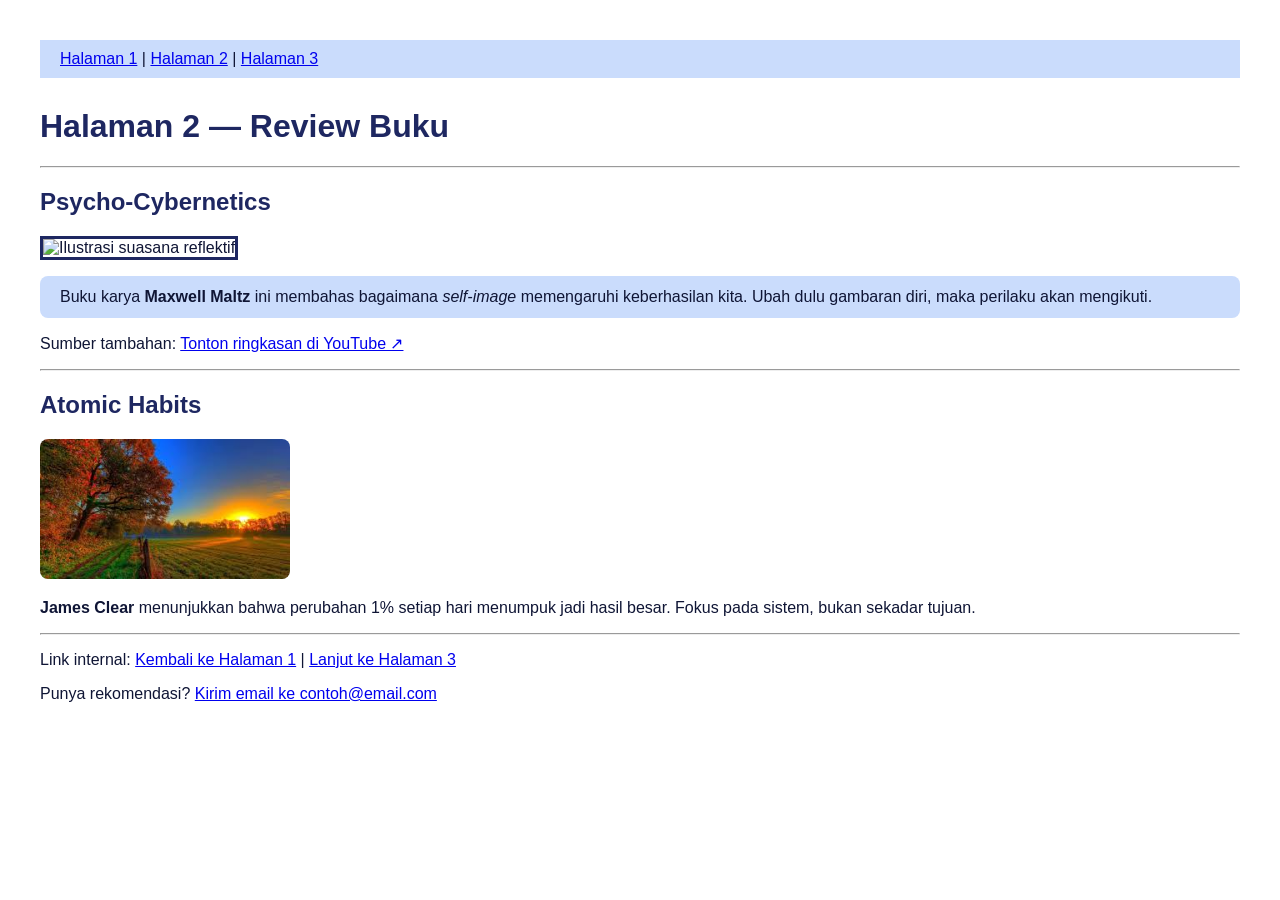
==== halaman2.html @ aa469d1e "initial commit" ====
<!DOCTYPE html>
<html lang="id">

<head>
  <meta charset="UTF-8" />
  <meta name="viewport" content="width=device-width" />
  <title>Halaman 2 - Review Buku</title>

  <style>
    body {
      font-family: Arial, sans-serif;
      margin: 40px;
      color: #0F1535;
    }
    h1 {
      color: #1E2761;
    }
    nav {
      background-color: #CADCFC;
      padding: 10px 20px;
      margin-bottom: 30px;
    }
  </style>
</head>

<body>

  <!-- Navigasi antar halaman -->
  <nav>
    <a href="index.html">Halaman 1</a> |
    <a href="halaman2.html">Halaman 2</a> |
    <a href="halaman3.html">Halaman 3</a>
  </nav>

  <h1>Halaman 2 &mdash; Review Buku</h1>

  <hr />

  <h2 style="color: #1E2761;">Psycho-Cybernetics</h2>

  <img src="img1.png" alt="Ilustrasi suasana reflektif"
       style="width: 250px; height: auto; border: 3px solid #1E2761;" />

  <p style="background-color: #CADCFC; padding: 12px 20px; margin: 16px 0; border-radius: 8px;">
    Buku karya <strong>Maxwell Maltz</strong> ini membahas bagaimana
    <em>self-image</em> memengaruhi keberhasilan kita. Ubah dulu gambaran diri,
    maka perilaku akan mengikuti.
  </p>

  <p>
    Sumber tambahan:
    <a href="https://www.youtube.com" target="_blank" rel="noopener noreferrer">Tonton ringkasan di YouTube &nearr;</a>
  </p>

  <hr />

  <h2 style="color: #1E2761;">Atomic Habits</h2>

  <img src="img2.png" alt="Ilustrasi pemandangan"
       style="width: 250px; height: auto; border-radius: 8px;" />

  <p style="margin-top: 16px;">
    <strong>James Clear</strong> menunjukkan bahwa perubahan 1% setiap hari
    menumpuk jadi hasil besar. Fokus pada sistem, bukan sekadar tujuan.
  </p>

  <hr />

  <p>
    Link internal:
    <a href="index.html">Kembali ke Halaman 1</a> |
    <a href="halaman3.html">Lanjut ke Halaman 3</a>
  </p>

  <p>
    Punya rekomendasi?
    <a href="mailto:contoh@email.com">Kirim email ke contoh@email.com</a>
  </p>

</body>
</html>
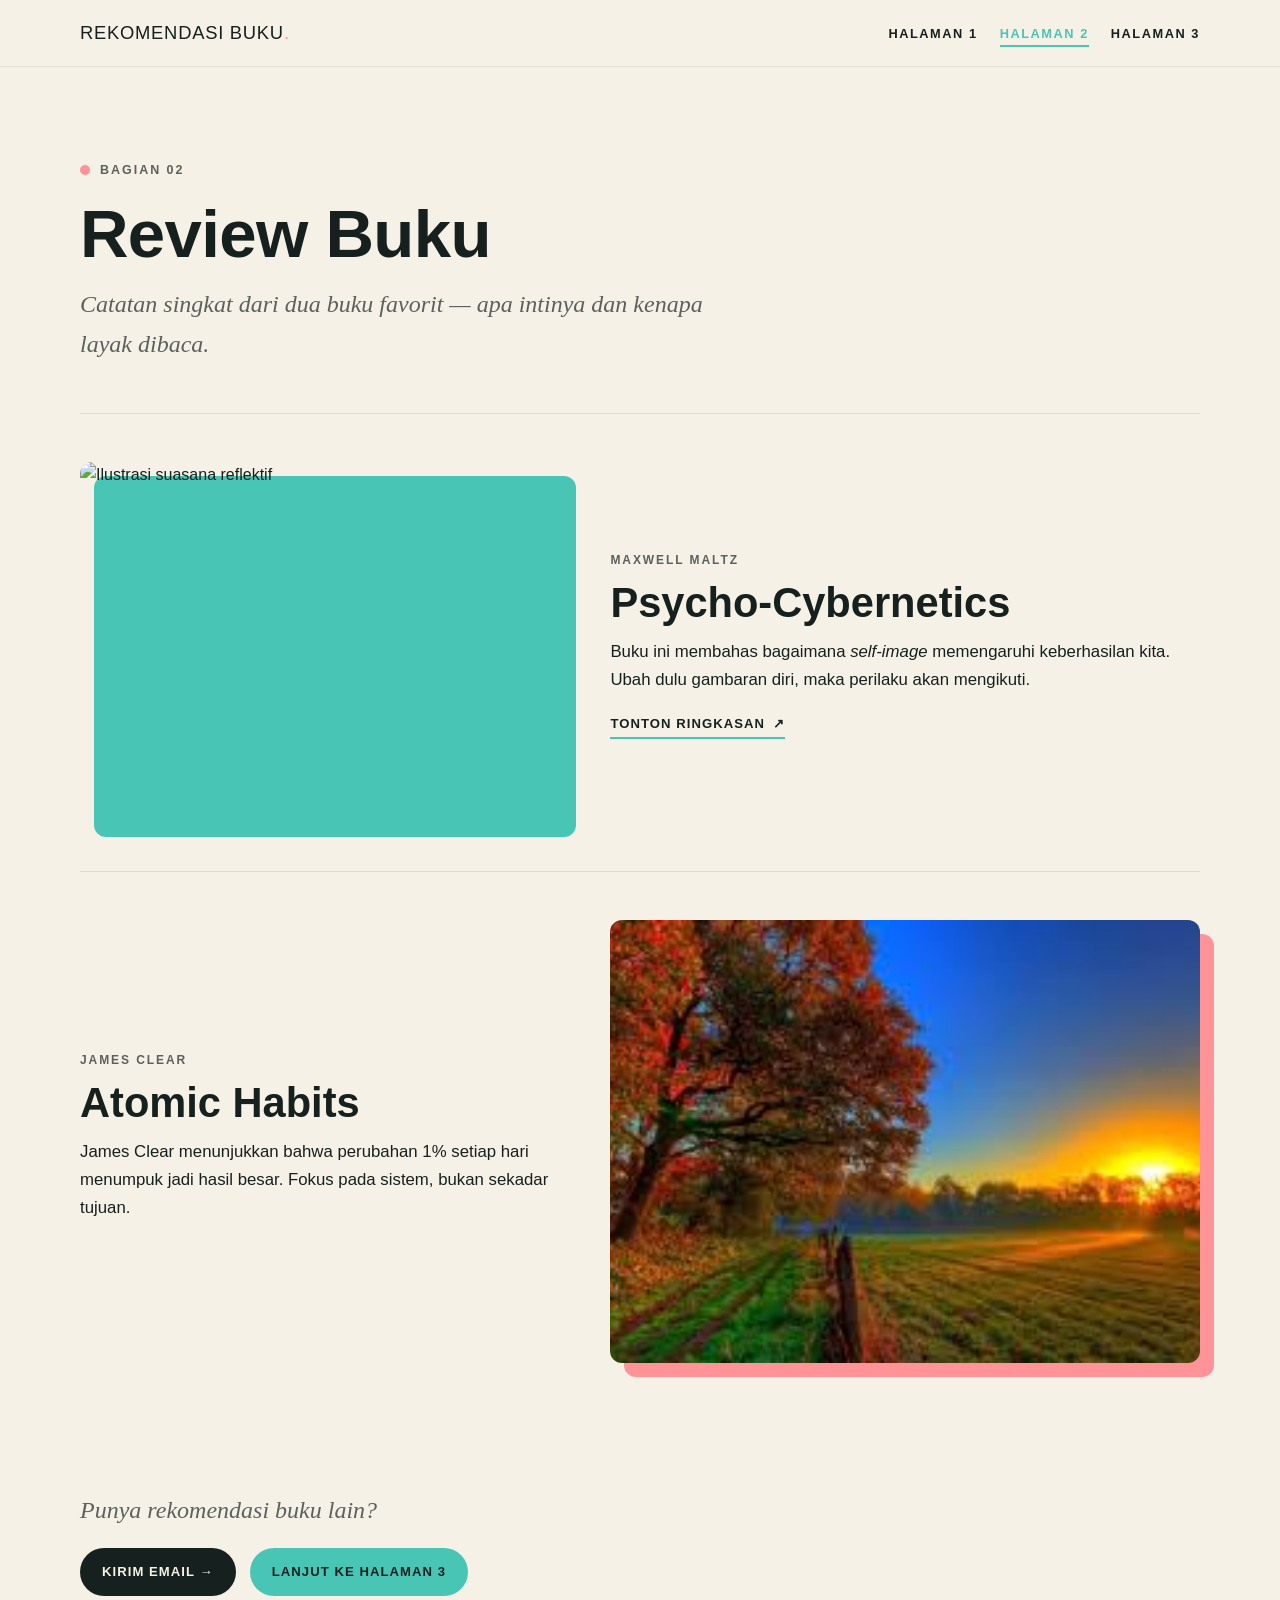
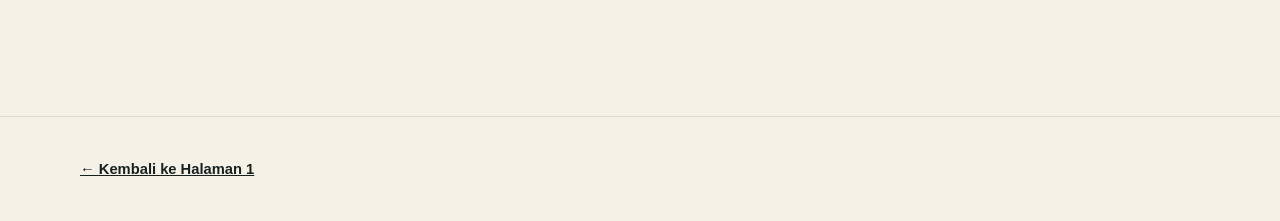
==== commit c950d8b4: "Samakan estetika museum di halaman 2 & 3" ====
--- a/halaman2.html
+++ b/halaman2.html
@@ -1,81 +1,85 @@
 <!DOCTYPE html>
 <html lang="id">
-
 <head>
   <meta charset="UTF-8" />
-  <meta name="viewport" content="width=device-width" />
+  <meta name="viewport" content="width=device-width, initial-scale=1.0" />
   <title>Halaman 2 - Review Buku</title>
-
-  <style>
-    body {
-      font-family: Arial, sans-serif;
-      margin: 40px;
-      color: #0F1535;
-    }
-    h1 {
-      color: #1E2761;
-    }
-    nav {
-      background-color: #CADCFC;
-      padding: 10px 20px;
-      margin-bottom: 30px;
-    }
-  </style>
+  <link rel="stylesheet" href="style.css" />
 </head>
-
 <body>
 
-  <!-- Navigasi antar halaman -->
-  <nav>
-    <a href="index.html">Halaman 1</a> |
-    <a href="halaman2.html">Halaman 2</a> |
-    <a href="halaman3.html">Halaman 3</a>
-  </nav>
+  <!-- NAVIGASI -->
+  <header class="topbar">
+    <div class="container">
+      <div class="brand">Rekomendasi Buku<span class="dot">.</span></div>
+      <nav>
+        <ul class="menu">
+          <li><a href="index.html">Halaman 1</a></li>
+          <li><a href="halaman2.html" class="is-active">Halaman 2</a></li>
+          <li><a href="halaman3.html">Halaman 3</a></li>
+        </ul>
+      </nav>
+    </div>
+  </header>
 
-  <h1>Halaman 2 &mdash; Review Buku</h1>
+  <!-- HEADER HALAMAN -->
+  <section class="page-hero">
+    <div class="container">
+      <span class="eyebrow reveal">Bagian 02</span>
+      <h1 class="reveal d1">Review Buku</h1>
+      <p class="lead reveal d2">Catatan singkat dari dua buku favorit &mdash; apa intinya dan kenapa layak dibaca.</p>
+    </div>
+  </section>
 
-  <hr />
+  <!-- REVIEW -->
+  <section class="section" style="padding-top:0;">
+    <div class="container">
 
-  <h2 style="color: #1E2761;">Psycho-Cybernetics</h2>
+      <article class="review">
+        <figure class="review-figure">
+          <img src="img1.png" alt="Ilustrasi suasana reflektif" />
+        </figure>
+        <div class="review-body">
+          <span class="kicker">Maxwell Maltz</span>
+          <h2>Psycho-Cybernetics</h2>
+          <p>Buku ini membahas bagaimana <em>self-image</em> memengaruhi keberhasilan kita. Ubah dulu gambaran diri, maka perilaku akan mengikuti.</p>
+          <a class="tonton" href="https://www.youtube.com" target="_blank" rel="noopener noreferrer">
+            Tonton ringkasan <span class="arrow">&#8599;</span>
+          </a>
+        </div>
+      </article>
 
-  <img src="img1.png" alt="Ilustrasi suasana reflektif"
-       style="width: 250px; height: auto; border: 3px solid #1E2761;" />
+      <article class="review">
+        <figure class="review-figure">
+          <img src="img2.png" alt="Ilustrasi pemandangan" />
+        </figure>
+        <div class="review-body">
+          <span class="kicker">James Clear</span>
+          <h2>Atomic Habits</h2>
+          <p>James Clear menunjukkan bahwa perubahan 1% setiap hari menumpuk jadi hasil besar. Fokus pada sistem, bukan sekadar tujuan.</p>
+        </div>
+      </article>
 
-  <p style="background-color: #CADCFC; padding: 12px 20px; margin: 16px 0; border-radius: 8px;">
-    Buku karya <strong>Maxwell Maltz</strong> ini membahas bagaimana
-    <em>self-image</em> memengaruhi keberhasilan kita. Ubah dulu gambaran diri,
-    maka perilaku akan mengikuti.
-  </p>
+    </div>
+  </section>
 
-  <p>
-    Sumber tambahan:
-    <a href="https://www.youtube.com" target="_blank" rel="noopener noreferrer">Tonton ringkasan di YouTube &nearr;</a>
-  </p>
+  <!-- CTA -->
+  <section class="section" style="padding-top:0;">
+    <div class="container">
+      <p class="lead" style="margin-bottom:18px;">Punya rekomendasi buku lain?</p>
+      <div class="cta-row">
+        <a class="btn" href="mailto:contoh@email.com">Kirim Email &#8594;</a>
+        <a class="btn" href="halaman3.html" style="background:var(--teal);color:var(--ink);">Lanjut ke Halaman 3</a>
+      </div>
+    </div>
+  </section>
 
-  <hr />
-
-  <h2 style="color: #1E2761;">Atomic Habits</h2>
-
-  <img src="img2.png" alt="Ilustrasi pemandangan"
-       style="width: 250px; height: auto; border-radius: 8px;" />
-
-  <p style="margin-top: 16px;">
-    <strong>James Clear</strong> menunjukkan bahwa perubahan 1% setiap hari
-    menumpuk jadi hasil besar. Fokus pada sistem, bukan sekadar tujuan.
-  </p>
-
-  <hr />
-
-  <p>
-    Link internal:
-    <a href="index.html">Kembali ke Halaman 1</a> |
-    <a href="halaman3.html">Lanjut ke Halaman 3</a>
-  </p>
-
-  <p>
-    Punya rekomendasi?
-    <a href="mailto:contoh@email.com">Kirim email ke contoh@email.com</a>
-  </p>
+  <!-- FOOTER -->
+  <footer class="site-footer">
+    <div class="container">
+      <a href="index.html">&#8592; Kembali ke Halaman 1</a>
+    </div>
+  </footer>
 
 </body>
 </html>
--- a/style.css
+++ b/style.css
@@ -0,0 +1,302 @@
+/* ============================================================
+   STYLE.CSS — Rekomendasi Buku
+   Gaya: editorial museum (terinspirasi Frans Hals Museum)
+   Palet flat: teal / koral / kuning di atas latar krem.
+   Tetap mobile-first & responsif.
+   ============================================================ */
+
+@font-face { font-family: 'font1'; src: url('font1.ttf'); }
+@font-face { font-family: 'font2'; src: url('font2.ttf'); }
+@font-face { font-family: 'font3'; src: url('font3.ttf'); }
+
+:root {
+  --teal:   #49C5B6;
+  --coral:  #FF9398;
+  --yellow: #ECD06F;
+
+  --cream:    #F6F1E7;
+  --cream-2:  #FFFDF8;
+  --ink:      #16201E;
+  --ink-soft: #5B615D;
+
+  --display: 'font3', 'Arial Black', sans-serif;
+  --serif:   Georgia, 'Times New Roman', serif;
+  --body:    -apple-system, 'Segoe UI', Roboto, Helvetica, sans-serif;
+}
+
+* { margin: 0; padding: 0; box-sizing: border-box; }
+html { scroll-behavior: smooth; }
+body {
+  font-family: var(--body);
+  background: var(--cream);
+  color: var(--ink);
+  line-height: 1.65;
+  -webkit-font-smoothing: antialiased;
+}
+.container { width: 90%; max-width: 1120px; margin: 0 auto; }
+
+/* ---------- NAVIGASI ---------- */
+.topbar {
+  position: sticky; top: 0; z-index: 10;
+  background: rgba(246, 241, 231, 0.85);
+  backdrop-filter: blur(8px);
+  border-bottom: 1px solid rgba(22, 32, 30, 0.08);
+}
+.topbar .container {
+  display: flex; align-items: center; justify-content: space-between;
+  flex-wrap: wrap; gap: 10px; padding: 18px 0;
+}
+.brand {
+  font-family: var(--display);
+  font-size: 1.15rem; letter-spacing: 0.04em; text-transform: uppercase;
+}
+.brand .dot { color: var(--coral); }
+.menu { display: flex; flex-wrap: wrap; gap: 22px; list-style: none; }
+.menu a {
+  position: relative; text-decoration: none; color: var(--ink);
+  font-size: 0.8rem; font-weight: 700;
+  letter-spacing: 0.12em; text-transform: uppercase; padding: 4px 0;
+}
+.menu a::after {
+  content: ''; position: absolute; left: 0; bottom: -2px;
+  width: 100%; height: 2px; background: var(--teal);
+  transform: scaleX(0); transform-origin: left; transition: transform 0.3s ease;
+}
+.menu a:hover::after, .menu a.is-active::after { transform: scaleX(1); }
+.menu a.is-active { color: var(--teal); }
+
+/* ---------- HERO ---------- */
+.hero { padding: clamp(48px, 9vw, 110px) 0 clamp(40px, 7vw, 80px); }
+.hero-grid {
+  display: grid; grid-template-columns: 1fr; gap: clamp(32px, 6vw, 64px);
+  align-items: center;
+}
+.eyebrow {
+  display: inline-flex; align-items: center; gap: 10px;
+  font-size: 0.78rem; font-weight: 700;
+  letter-spacing: 0.16em; text-transform: uppercase;
+  color: var(--ink-soft); margin-bottom: 20px;
+}
+.eyebrow::before {
+  content: ''; width: 10px; height: 10px; border-radius: 50%; background: var(--coral);
+}
+.hero h1 {
+  font-family: var(--display);
+  font-size: clamp(2.6rem, 9vw, 5.6rem);
+  line-height: 0.98; letter-spacing: -0.01em; margin-bottom: 22px;
+}
+.hero h1 .hl { color: var(--teal); }
+.lead {
+  font-family: var(--serif); font-style: italic;
+  font-size: clamp(1.1rem, 2.5vw, 1.5rem);
+  color: var(--ink-soft); max-width: 46ch;
+}
+.hero-figure { position: relative; }
+.hero-figure::before {
+  content: ''; position: absolute; inset: 0;
+  transform: translate(18px, 18px); z-index: 0;
+  background: var(--yellow); border-radius: 14px;
+}
+.hero-figure img {
+  position: relative; z-index: 1;
+  width: 100%; height: auto; display: block;
+  border-radius: 14px; aspect-ratio: 4 / 5; object-fit: cover;
+}
+
+/* ---------- JUDUL SECTION ---------- */
+.section { padding: clamp(40px, 7vw, 80px) 0; }
+.section-head {
+  display: flex; align-items: baseline; gap: 16px;
+  margin-bottom: clamp(28px, 4vw, 48px);
+}
+.section-head .num { font-family: var(--display); font-size: 1rem; color: var(--ink-soft); }
+.section-head h2 {
+  font-family: var(--display);
+  font-size: clamp(1.8rem, 5vw, 3rem); line-height: 1;
+}
+
+/* ---------- DAFTAR BUKU ---------- */
+.daftar-buku { display: grid; grid-template-columns: 1fr; gap: clamp(22px, 3vw, 36px); }
+.kartu-buku {
+  --accent: var(--teal);
+  background: var(--cream-2); border-radius: 14px; padding: 22px;
+  border: 1px solid rgba(22, 32, 30, 0.06);
+  transition: transform 0.35s ease, box-shadow 0.35s ease;
+}
+.kartu-buku:nth-child(3n+1) { --accent: var(--teal); }
+.kartu-buku:nth-child(3n+2) { --accent: var(--coral); }
+.kartu-buku:nth-child(3n+3) { --accent: var(--yellow); }
+.kartu-buku:hover { transform: translateY(-8px); box-shadow: 0 18px 40px rgba(22, 32, 30, 0.14); }
+.kartu-buku .num-badge {
+  width: 42px; height: 42px; border-radius: 50%;
+  background: var(--accent); color: var(--ink);
+  display: flex; align-items: center; justify-content: center;
+  font-family: var(--display); font-size: 1.1rem; margin-bottom: 16px;
+}
+.kartu-buku .cover {
+  width: 100%; aspect-ratio: 3 / 4; object-fit: cover;
+  border-radius: 10px; margin-bottom: 16px; background: var(--cream);
+}
+.kartu-buku h3 { font-family: var(--display); font-size: 1.35rem; line-height: 1.1; margin-bottom: 4px; }
+.kartu-buku .penulis { font-family: var(--serif); font-style: italic; color: var(--ink-soft); margin-bottom: 16px; }
+.kartu-buku .tonton {
+  display: inline-flex; align-items: center; gap: 8px;
+  text-decoration: none; color: var(--ink);
+  font-weight: 700; font-size: 0.82rem;
+  letter-spacing: 0.08em; text-transform: uppercase;
+  border-bottom: 2px solid var(--accent); padding-bottom: 3px;
+}
+.kartu-buku .tonton .arrow { transition: transform 0.25s ease; }
+.kartu-buku .tonton:hover .arrow { transform: translate(3px, -3px); }
+
+/* ---------- KUTIPAN ---------- */
+.kutipan-list { display: grid; gap: clamp(20px, 3vw, 36px); }
+.kutipan {
+  font-family: var(--display);
+  font-size: clamp(1.5rem, 4.5vw, 2.6rem);
+  line-height: 1.12; letter-spacing: -0.01em;
+  padding-left: 22px; border-left: 6px solid var(--teal);
+}
+.kutipan:nth-child(2) { border-left-color: var(--coral); }
+.kutipan:nth-child(3) { border-left-color: var(--yellow); }
+.tips {
+  margin-top: clamp(32px, 5vw, 56px);
+  background: var(--teal); color: var(--ink);
+  border-radius: 16px; padding: clamp(24px, 4vw, 44px);
+  font-size: clamp(1.05rem, 2.5vw, 1.35rem);
+}
+.tips strong { font-family: var(--display); }
+.tips mark { background: var(--cream-2); padding: 0 6px; border-radius: 4px; }
+
+/* ---------- FOOTER ---------- */
+.site-footer {
+  border-top: 1px solid rgba(22, 32, 30, 0.1);
+  padding: 40px 0; margin-top: 40px;
+  color: var(--ink-soft); font-size: 0.92rem;
+}
+.site-footer a { color: var(--ink); font-weight: 700; }
+
+/* ---------- ANIMASI MUNCUL ---------- */
+@keyframes fadeUp { from { opacity: 0; transform: translateY(24px); } to { opacity: 1; transform: translateY(0); } }
+.reveal { opacity: 0; animation: fadeUp 0.7s ease forwards; }
+.reveal.d1 { animation-delay: 0.08s; }
+.reveal.d2 { animation-delay: 0.18s; }
+.reveal.d3 { animation-delay: 0.28s; }
+.kartu-buku:nth-child(1) { animation: fadeUp 0.7s ease 0.10s forwards; opacity: 0; }
+.kartu-buku:nth-child(2) { animation: fadeUp 0.7s ease 0.22s forwards; opacity: 0; }
+.kartu-buku:nth-child(3) { animation: fadeUp 0.7s ease 0.34s forwards; opacity: 0; }
+@media (prefers-reduced-motion: reduce) {
+  *, .reveal, .kartu-buku { animation: none !important; opacity: 1 !important; }
+  html { scroll-behavior: auto; }
+}
+
+/* ---------- BREAKPOINT ---------- */
+@media (min-width: 600px)  { .daftar-buku { grid-template-columns: repeat(2, 1fr); } }
+@media (min-width: 900px)  { .hero-grid { grid-template-columns: 1.1fr 0.9fr; } }
+@media (min-width: 1000px) { .daftar-buku { grid-template-columns: repeat(3, 1fr); } }
+
+/* ============================================================
+   KOMPONEN TAMBAHAN untuk halaman 2 & 3
+   ============================================================ */
+
+/* hero ringkas untuk sub-halaman */
+.page-hero { padding: clamp(40px, 7vw, 90px) 0 clamp(24px, 4vw, 48px); }
+.page-hero h1 {
+  font-family: var(--display);
+  font-size: clamp(2.2rem, 7vw, 4.2rem);
+  line-height: 1; letter-spacing: -0.01em; margin-bottom: 18px;
+}
+.page-hero .lead { max-width: 52ch; }
+
+/* --- BLOK REVIEW (gambar + teks, bergantian) --- */
+.review {
+  --accent: var(--teal);
+  display: grid; grid-template-columns: 1fr; gap: clamp(20px, 4vw, 48px);
+  align-items: center;
+  padding: clamp(28px, 4vw, 48px) 0;
+  border-top: 1px solid rgba(22, 32, 30, 0.1);
+}
+.review:nth-of-type(odd)  { --accent: var(--teal); }
+.review:nth-of-type(even) { --accent: var(--coral); }
+
+.review-figure { position: relative; }
+.review-figure::before {
+  content: ''; position: absolute; inset: 0;
+  transform: translate(14px, 14px); z-index: 0;
+  background: var(--accent); border-radius: 12px;
+}
+.review-figure img {
+  position: relative; z-index: 1; width: 100%; height: auto;
+  display: block; border-radius: 12px;
+  aspect-ratio: 4 / 3; object-fit: cover;
+}
+.review .kicker {
+  display: inline-block; font-size: 0.75rem; font-weight: 700;
+  letter-spacing: 0.16em; text-transform: uppercase;
+  color: var(--ink-soft); margin-bottom: 10px;
+}
+.review h2 {
+  font-family: var(--display);
+  font-size: clamp(1.6rem, 4.5vw, 2.6rem); line-height: 1.05; margin-bottom: 14px;
+}
+.review p { font-size: 1.05rem; margin-bottom: 16px; }
+.review .tonton {
+  display: inline-flex; align-items: center; gap: 8px;
+  text-decoration: none; color: var(--ink); font-weight: 700;
+  font-size: 0.82rem; letter-spacing: 0.08em; text-transform: uppercase;
+  border-bottom: 2px solid var(--accent); padding-bottom: 3px;
+}
+.review .tonton .arrow { transition: transform 0.25s ease; }
+.review .tonton:hover .arrow { transform: translate(3px, -3px); }
+
+@media (min-width: 820px) {
+  .review { grid-template-columns: 0.9fr 1.1fr; }
+  .review:nth-of-type(even) .review-figure { order: 2; }
+}
+
+/* --- DAFTAR TIPS BERNOMOR --- */
+.tips-list { list-style: none; counter-reset: tips; display: grid; gap: 18px; }
+.tips-list li {
+  counter-increment: tips;
+  display: grid; grid-template-columns: auto 1fr; gap: 18px; align-items: start;
+  font-size: clamp(1.05rem, 2.5vw, 1.3rem);
+  padding-bottom: 18px; border-bottom: 1px solid rgba(22, 32, 30, 0.1);
+}
+.tips-list li::before {
+  content: counter(tips, decimal-leading-zero);
+  font-family: var(--display); font-size: 1.4rem; line-height: 1;
+  color: var(--accent, var(--teal));
+}
+.tips-list li:nth-child(4n+1) { --accent: var(--teal); }
+.tips-list li:nth-child(4n+2) { --accent: var(--coral); }
+.tips-list li:nth-child(4n+3) { --accent: var(--yellow); }
+.tips-list li:nth-child(4n+4) { --accent: var(--teal); }
+.tips-list mark { background: var(--yellow); padding: 0 6px; border-radius: 4px; }
+
+/* --- PULL QUOTE besar --- */
+.pullquote {
+  font-family: var(--display);
+  font-size: clamp(1.6rem, 4.5vw, 2.8rem); line-height: 1.1;
+  margin: clamp(36px, 6vw, 64px) 0;
+  padding-left: 24px; border-left: 8px solid var(--coral);
+}
+
+/* --- KOTAK HIGHLIGHT (penutup) --- */
+.highlight-box {
+  background: var(--yellow); color: var(--ink);
+  border-radius: 16px; padding: clamp(24px, 4vw, 40px);
+  font-family: var(--display);
+  font-size: clamp(1.2rem, 3vw, 1.8rem); line-height: 1.15;
+}
+
+/* --- TOMBOL & CTA email --- */
+.btn {
+  display: inline-flex; align-items: center; gap: 8px;
+  background: var(--ink); color: var(--cream);
+  text-decoration: none; font-weight: 700; font-size: 0.82rem;
+  letter-spacing: 0.08em; text-transform: uppercase;
+  padding: 13px 22px; border-radius: 999px;
+  transition: transform 0.25s ease, background 0.25s ease;
+}
+.btn:hover { transform: translateY(-2px); background: var(--teal); color: var(--ink); }
+.cta-row { display: flex; flex-wrap: wrap; gap: 14px; margin-top: 8px; }
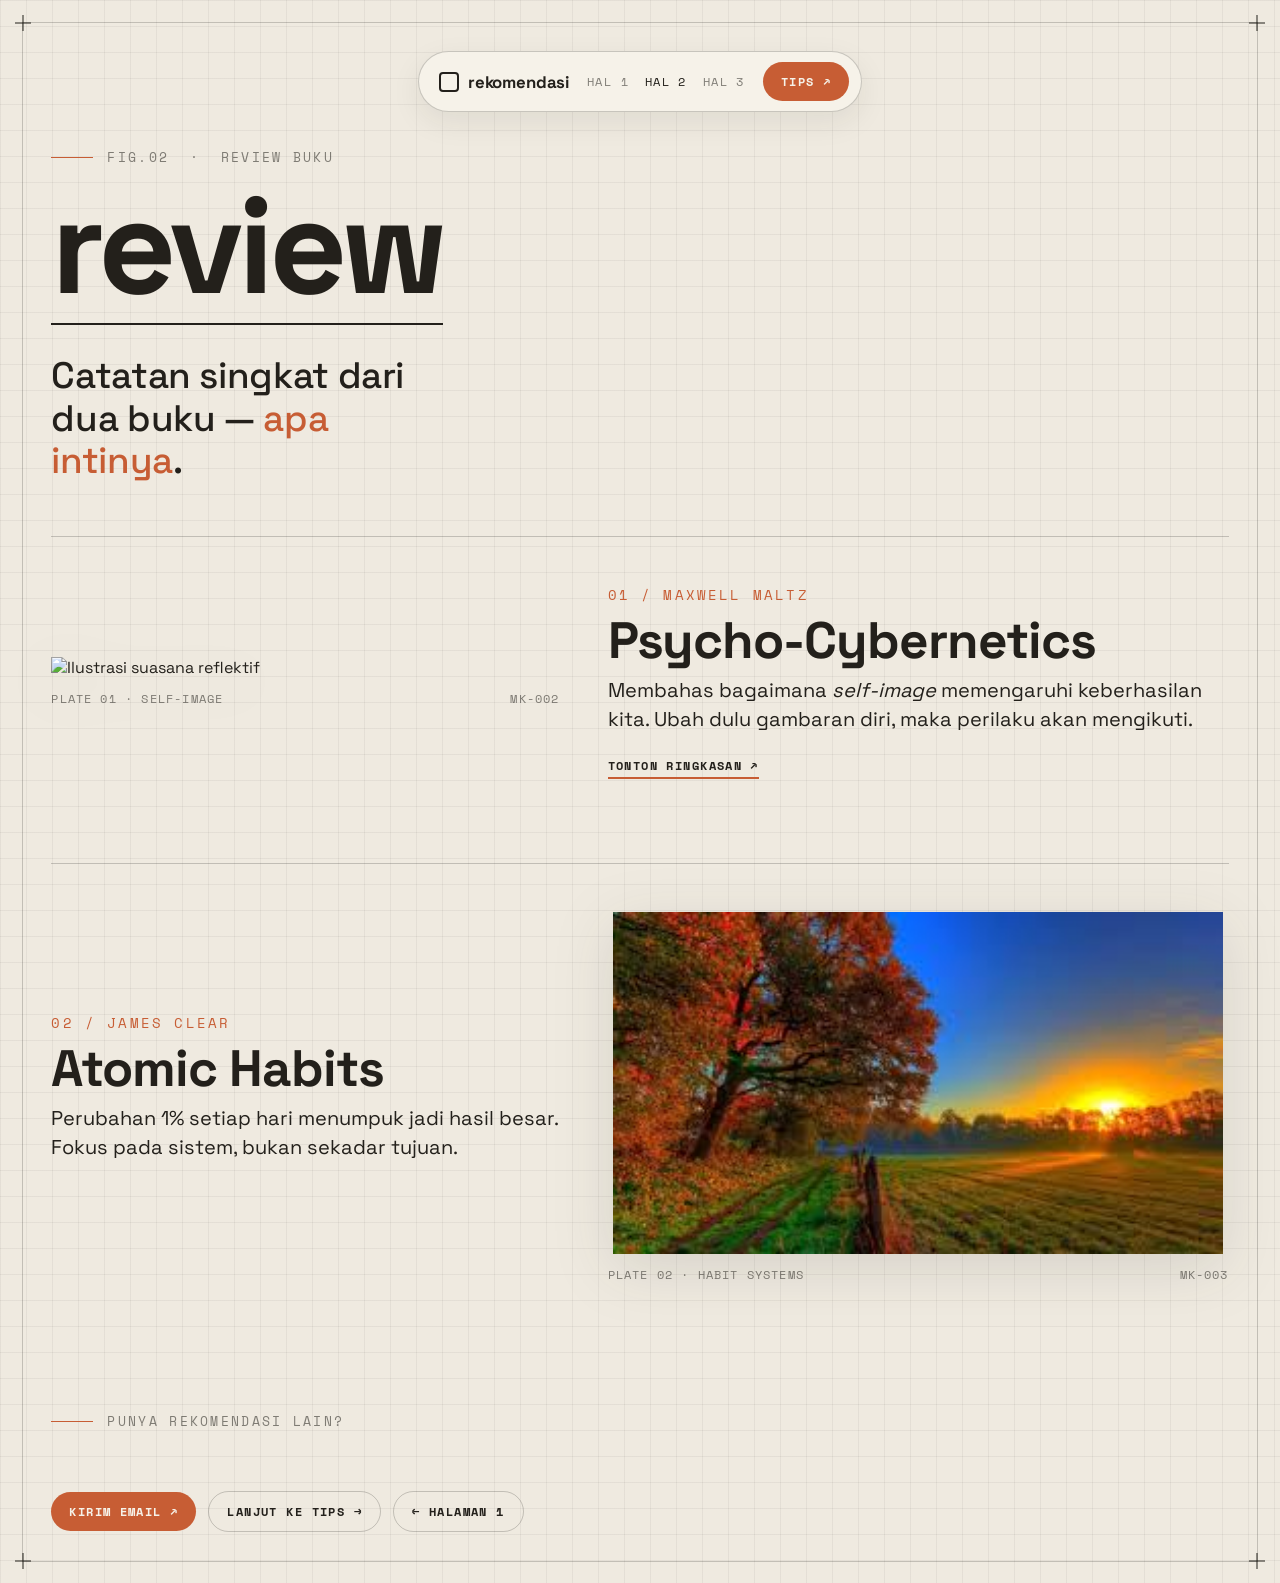
==== commit b9524601: "Samakan halaman 2 & 3 ke gaya blueprint" ====
--- a/halaman2.html
+++ b/halaman2.html
@@ -4,82 +4,67 @@
   <meta charset="UTF-8" />
   <meta name="viewport" content="width=device-width, initial-scale=1.0" />
   <title>Halaman 2 - Review Buku</title>
-  <link rel="stylesheet" href="style.css" />
+  <link rel="stylesheet" href="index.css" />
 </head>
 <body>
+  <div class="sheet">
+    <span class="tick tl"></span>
+    <span class="tick tr"></span>
+    <span class="tick bl"></span>
+    <span class="tick br"></span>
 
-  <!-- NAVIGASI -->
-  <header class="topbar">
-    <div class="container">
-      <div class="brand">Rekomendasi Buku<span class="dot">.</span></div>
+    <!-- NAV PILL -->
+    <header class="navpill up">
+      <span class="logo">rekomendasi</span>
       <nav>
-        <ul class="menu">
-          <li><a href="index.html">Halaman 1</a></li>
-          <li><a href="halaman2.html" class="is-active">Halaman 2</a></li>
-          <li><a href="halaman3.html">Halaman 3</a></li>
-        </ul>
+        <a href="index.html">Hal 1</a>
+        <a href="halaman2.html" class="is-active">Hal 2</a>
+        <a href="halaman3.html">Hal 3</a>
       </nav>
+      <a class="btn-accent" href="halaman3.html">Tips &#8599;</a>
+    </header>
+
+    <!-- HEADER -->
+    <section class="page-head">
+      <div class="fig up d1">FIG.02 &nbsp;&middot;&nbsp; Review Buku</div>
+      <h1 class="wordmark sm up d1">review</h1>
+      <p class="subhead up d2">Catatan singkat dari dua buku &mdash; <span class="hl">apa intinya</span>.</p>
+    </section>
+
+    <!-- REVIEW 01 -->
+    <article class="spec up d3">
+      <figure class="plate">
+        <img src="img1.png" alt="Ilustrasi suasana reflektif" />
+        <figcaption><span>PLATE 01 &middot; self-image</span><span>MK-002</span></figcaption>
+      </figure>
+      <div>
+        <div class="spec-idx">01 / Maxwell Maltz</div>
+        <h2>Psycho-Cybernetics</h2>
+        <p>Membahas bagaimana <em>self-image</em> memengaruhi keberhasilan kita. Ubah dulu gambaran diri, maka perilaku akan mengikuti.</p>
+        <a class="link" href="https://www.youtube.com" target="_blank" rel="noopener noreferrer">Tonton ringkasan <span class="arrow">&#8599;</span></a>
+      </div>
+    </article>
+
+    <!-- REVIEW 02 -->
+    <article class="spec up d3">
+      <figure class="plate">
+        <img src="img2.png" alt="Ilustrasi pemandangan" />
+        <figcaption><span>PLATE 02 &middot; habit systems</span><span>MK-003</span></figcaption>
+      </figure>
+      <div>
+        <div class="spec-idx">02 / James Clear</div>
+        <h2>Atomic Habits</h2>
+        <p>Perubahan 1% setiap hari menumpuk jadi hasil besar. Fokus pada sistem, bukan sekadar tujuan.</p>
+      </div>
+    </article>
+
+    <!-- CTA -->
+    <div class="kicker-line">Punya rekomendasi lain?</div>
+    <div class="linkbar">
+      <a class="btn-accent" href="mailto:contoh@email.com">Kirim Email &#8599;</a>
+      <a class="btn-ghost" href="halaman3.html">Lanjut ke Tips &#8594;</a>
+      <a class="btn-ghost" href="index.html">&#8592; Halaman 1</a>
     </div>
-  </header>
-
-  <!-- HEADER HALAMAN -->
-  <section class="page-hero">
-    <div class="container">
-      <span class="eyebrow reveal">Bagian 02</span>
-      <h1 class="reveal d1">Review Buku</h1>
-      <p class="lead reveal d2">Catatan singkat dari dua buku favorit &mdash; apa intinya dan kenapa layak dibaca.</p>
-    </div>
-  </section>
-
-  <!-- REVIEW -->
-  <section class="section" style="padding-top:0;">
-    <div class="container">
-
-      <article class="review">
-        <figure class="review-figure">
-          <img src="img1.png" alt="Ilustrasi suasana reflektif" />
-        </figure>
-        <div class="review-body">
-          <span class="kicker">Maxwell Maltz</span>
-          <h2>Psycho-Cybernetics</h2>
-          <p>Buku ini membahas bagaimana <em>self-image</em> memengaruhi keberhasilan kita. Ubah dulu gambaran diri, maka perilaku akan mengikuti.</p>
-          <a class="tonton" href="https://www.youtube.com" target="_blank" rel="noopener noreferrer">
-            Tonton ringkasan <span class="arrow">&#8599;</span>
-          </a>
-        </div>
-      </article>
-
-      <article class="review">
-        <figure class="review-figure">
-          <img src="img2.png" alt="Ilustrasi pemandangan" />
-        </figure>
-        <div class="review-body">
-          <span class="kicker">James Clear</span>
-          <h2>Atomic Habits</h2>
-          <p>James Clear menunjukkan bahwa perubahan 1% setiap hari menumpuk jadi hasil besar. Fokus pada sistem, bukan sekadar tujuan.</p>
-        </div>
-      </article>
-
-    </div>
-  </section>
-
-  <!-- CTA -->
-  <section class="section" style="padding-top:0;">
-    <div class="container">
-      <p class="lead" style="margin-bottom:18px;">Punya rekomendasi buku lain?</p>
-      <div class="cta-row">
-        <a class="btn" href="mailto:contoh@email.com">Kirim Email &#8594;</a>
-        <a class="btn" href="halaman3.html" style="background:var(--teal);color:var(--ink);">Lanjut ke Halaman 3</a>
-      </div>
-    </div>
-  </section>
-
-  <!-- FOOTER -->
-  <footer class="site-footer">
-    <div class="container">
-      <a href="index.html">&#8592; Kembali ke Halaman 1</a>
-    </div>
-  </footer>
-
+  </div>
 </body>
 </html>
--- a/index.css
+++ b/index.css
@@ -0,0 +1,324 @@
+/* ============================================================
+   INDEX.CSS — Halaman 1 (gaya "technical blueprint" mecka.ai)
+   Latar krem + grid, bingkai + crop marks, font monospace,
+   wordmark raksasa, aksen oranye bata.
+   Hanya dipakai oleh index.html.
+   ------------------------------------------------------------
+   Catatan unit responsif (vw / vh / vmin / vmax):
+   - vmin -> jarak bingkai & crop mark (aman di potret HP & lanskap)
+   - vw   -> ukuran wordmark raksasa (ikut lebar layar) via clamp()
+   - dvh  -> tinggi lembar penuh (vh yang aman dari address bar HP)
+   ============================================================ */
+
+@import url('https://fonts.googleapis.com/css2?family=Space+Grotesk:wght@400;500;700&family=Space+Mono:wght@400;700&display=swap');
+
+:root {
+  --cream:   #EFEAE0;   /* kertas */
+  --cream-2: #F6F2E9;   /* panel/pill */
+  --ink:     #23201B;   /* tinta gelap hangat */
+  --ink-50:  rgba(35, 32, 27, 0.55);
+  --line:    rgba(35, 32, 27, 0.22);
+  --grid:    rgba(35, 32, 27, 0.055);
+  --orange:  #C75D34;   /* aksen bata */
+
+  --mono:    'Space Mono', monospace;
+  --grotesk: 'Space Grotesk', sans-serif;
+
+  --inset: clamp(12px, 2.4vmin, 26px);   /* jarak bingkai dari tepi */
+}
+
+* { margin: 0; padding: 0; box-sizing: border-box; }
+html { scroll-behavior: smooth; }
+
+body {
+  font-family: var(--grotesk);
+  color: var(--ink);
+  background-color: var(--cream);
+  /* grid kertas milimeter */
+  background-image:
+    linear-gradient(var(--grid) 1px, transparent 1px),
+    linear-gradient(90deg, var(--grid) 1px, transparent 1px);
+  background-size: 26px 26px;
+  padding: var(--inset);
+  -webkit-font-smoothing: antialiased;
+}
+
+/* ---------- LEMBAR BERBINGKAI ---------- */
+.sheet {
+  position: relative;
+  min-height: calc(100dvh - (2 * var(--inset)));
+  border: 1px solid var(--line);
+  padding: clamp(18px, 3.2vmin, 40px);
+  display: flex; flex-direction: column;
+  gap: clamp(24px, 4vh, 56px);
+}
+
+/* crop marks di empat sudut */
+.tick { position: absolute; width: 16px; height: 16px; }
+.tick::before, .tick::after { content: ''; position: absolute; background: var(--ink); }
+.tick::before { left: 50%; top: 0; width: 1px; height: 100%; transform: translateX(-50%); }
+.tick::after  { top: 50%; left: 0; height: 1px; width: 100%; transform: translateY(-50%); }
+.tick.tl { top: -8px;  left: -8px; }
+.tick.tr { top: -8px;  right: -8px; }
+.tick.bl { bottom: -8px; left: -8px; }
+.tick.br { bottom: -8px; right: -8px; }
+
+/* ---------- NAV PILL ---------- */
+.navpill {
+  align-self: center;
+  display: flex; align-items: center; flex-wrap: wrap; gap: 10px 18px;
+  background: var(--cream-2);
+  border: 1px solid var(--line); border-radius: 999px;
+  padding: 10px 12px 10px 20px;
+  box-shadow: 0 10px 30px rgba(35, 32, 27, 0.08);
+}
+.navpill .logo {
+  display: inline-flex; align-items: center; gap: 9px;
+  font-family: var(--grotesk); font-weight: 700; font-size: 1.05rem;
+  letter-spacing: -0.01em;
+}
+.navpill .logo::before {
+  content: ''; width: 16px; height: 16px;
+  border: 2px solid var(--ink); border-radius: 4px;
+}
+.navpill nav { display: flex; flex-wrap: wrap; gap: 16px; }
+.navpill nav a {
+  font-family: var(--mono); font-size: 0.72rem;
+  letter-spacing: 0.12em; text-transform: uppercase;
+  color: var(--ink-50); text-decoration: none; padding: 4px 0;
+  transition: color 0.2s ease;
+}
+.navpill nav a:hover, .navpill nav a.is-active { color: var(--ink); }
+.btn-accent {
+  font-family: var(--mono); font-size: 0.72rem; font-weight: 700;
+  letter-spacing: 0.12em; text-transform: uppercase;
+  background: var(--orange); color: var(--cream-2);
+  text-decoration: none; padding: 11px 18px; border-radius: 999px;
+  transition: transform 0.2s ease, filter 0.2s ease;
+}
+.btn-accent:hover { transform: translateY(-1px); filter: brightness(1.06); }
+
+/* ---------- HERO ---------- */
+.hero {
+  flex: 1;
+  display: grid; grid-template-columns: 1fr; gap: clamp(20px, 5vw, 56px);
+  align-items: center;
+}
+.fig {
+  display: flex; align-items: center; gap: 14px;
+  font-family: var(--mono); font-size: clamp(0.62rem, 1.5vw, 0.8rem);
+  letter-spacing: 0.18em; text-transform: uppercase; color: var(--ink-50);
+  margin-bottom: clamp(14px, 2vw, 24px);
+}
+.fig::before { content: ''; width: 42px; height: 1px; background: var(--orange); }
+
+/* WORDMARK RAKSASA — ukuran ikut lebar layar (vw) */
+.wordmark {
+  font-family: var(--grotesk); font-weight: 700;
+  font-size: clamp(3.4rem, 18vw, 15rem);
+  line-height: 0.82; letter-spacing: -0.04em;
+  border-bottom: 2px solid var(--ink);
+  padding-bottom: clamp(10px, 1.6vw, 22px);
+  display: inline-block;
+}
+.wordmark .reg { font-size: 0.18em; vertical-align: super; font-weight: 500; }
+
+.subhead {
+  font-family: var(--grotesk); font-weight: 500;
+  font-size: clamp(1.25rem, 3.2vw, 2.3rem);
+  line-height: 1.15; letter-spacing: -0.01em;
+  margin-top: clamp(18px, 2.5vw, 30px); max-width: 16ch;
+}
+.subhead .hl { color: var(--orange); }
+
+/* PLAT GAMBAR (ilustrasi robot) */
+.plate { position: relative; justify-self: center; width: 100%; }
+.plate img {
+  display: block; width: 100%; height: auto;
+  /* tinggi dibatasi pakai vh supaya selalu muat di layar */
+  max-height: clamp(280px, 46vh, 660px);
+  object-fit: contain;
+  filter: drop-shadow(0 14px 30px rgba(35, 32, 27, 0.12));
+}
+.plate figcaption {
+  font-family: var(--mono); font-size: clamp(0.6rem, 1.3vw, 0.74rem);
+  letter-spacing: 0.1em; text-transform: uppercase; color: var(--ink-50);
+  margin-top: 12px; display: flex; justify-content: space-between; gap: 12px;
+}
+
+/* ---------- BARIS BAWAH: DAFTAR BUKU + TITLE BLOCK ---------- */
+.bottom {
+  display: flex; flex-wrap: wrap; gap: clamp(20px, 3vw, 40px);
+  justify-content: space-between; align-items: flex-end;
+}
+
+/* daftar buku ala "bill of materials" */
+.bom { flex: 1 1 300px; max-width: 440px; }
+.bom-head {
+  display: flex; justify-content: space-between;
+  font-family: var(--mono); font-size: 0.72rem; font-weight: 700;
+  letter-spacing: 0.14em; text-transform: uppercase;
+  padding-bottom: 10px; border-bottom: 1px solid var(--line); margin-bottom: 4px;
+}
+.bom-row {
+  display: grid; grid-template-columns: 2.4em 1fr auto; align-items: center; gap: 12px;
+  font-family: var(--mono); font-size: clamp(0.78rem, 1.6vw, 0.92rem);
+  text-decoration: none; color: var(--ink);
+  padding: 11px 10px; border-bottom: 1px solid var(--line);
+  border-left: 3px solid transparent;
+  transition: background 0.2s ease, border-color 0.2s ease, padding-left 0.2s ease;
+}
+.bom-row .idx { color: var(--ink-50); }
+.bom-row .tag {
+  font-size: 0.72em; letter-spacing: 0.1em;
+  color: var(--ink-50); border: 1px solid var(--line);
+  padding: 2px 8px; border-radius: 4px;
+}
+.bom-row:hover {
+  background: rgba(199, 93, 52, 0.08);
+  border-left-color: var(--orange); padding-left: 16px;
+}
+.bom-row:hover .tag { color: var(--orange); border-color: var(--orange); }
+
+/* title block ala lembar gambar teknik */
+.titleblock {
+  flex: 0 1 360px;
+  border: 1px solid var(--line);
+  font-family: var(--mono); font-size: clamp(0.66rem, 1.4vw, 0.78rem);
+}
+.tb-row { display: grid; grid-template-columns: 38% 62%; }
+.tb-row + .tb-row { border-top: 1px solid var(--line); }
+.tb-row .k {
+  padding: 9px 12px; color: var(--ink-50);
+  letter-spacing: 0.1em; text-transform: uppercase;
+  border-right: 1px solid var(--line);
+}
+.tb-row .v {
+  padding: 9px 12px; font-weight: 700;
+  letter-spacing: 0.06em; text-transform: uppercase;
+}
+.tb-row .v.big { font-family: var(--grotesk); font-size: 1.15rem; letter-spacing: -0.01em; }
+
+/* ---------- ANIMASI MASUK ---------- */
+@keyframes fadeUp { from { opacity: 0; transform: translateY(20px); } to { opacity: 1; transform: translateY(0); } }
+.up { opacity: 0; animation: fadeUp 0.7s ease forwards; }
+.up.d1 { animation-delay: 0.08s; }
+.up.d2 { animation-delay: 0.18s; }
+.up.d3 { animation-delay: 0.28s; }
+.up.d4 { animation-delay: 0.38s; }
+@media (prefers-reduced-motion: reduce) {
+  .up { animation: none !important; opacity: 1 !important; }
+  html { scroll-behavior: auto; }
+}
+
+/* ---------- BREAKPOINT (HP -> tablet -> laptop/PC) ---------- */
+@media (min-width: 860px) {
+  .hero { grid-template-columns: 1.15fr 0.85fr; }
+  .navpill { padding-right: 12px; }
+}
+
+/* ============================================================
+   KOMPONEN HALAMAN 2 & 3 (gaya blueprint, dipakai bersama)
+   ============================================================ */
+
+/* header sub-halaman (wordmark lebih kecil) */
+.wordmark.sm { font-size: clamp(2.8rem, 12vw, 8.5rem); }
+.page-head { padding-bottom: clamp(8px, 2vh, 24px); }
+
+/* --- SPEC / REVIEW (gambar + teks teknis, bergantian) --- */
+.spec {
+  display: grid; grid-template-columns: 1fr; gap: clamp(18px, 4vw, 48px);
+  align-items: center;
+  padding: clamp(24px, 4vw, 48px) 0;
+  border-top: 1px solid var(--line);
+}
+.spec .plate img { max-height: clamp(220px, 38vh, 460px); }
+.spec-idx {
+  font-family: var(--mono); font-size: clamp(0.7rem, 1.6vw, 0.85rem);
+  letter-spacing: 0.16em; text-transform: uppercase; color: var(--orange);
+  margin-bottom: 12px;
+}
+.spec h2 {
+  font-family: var(--grotesk); font-weight: 700;
+  font-size: clamp(1.8rem, 5vw, 3.2rem); line-height: 0.95;
+  letter-spacing: -0.02em; margin-bottom: 10px;
+}
+.spec .author {
+  font-family: var(--mono); font-size: 0.78rem;
+  letter-spacing: 0.12em; text-transform: uppercase; color: var(--ink-50);
+  margin-bottom: 18px;
+}
+.spec p {
+  font-family: var(--grotesk); font-weight: 400;
+  font-size: clamp(1rem, 2.2vw, 1.25rem); line-height: 1.45;
+  max-width: 48ch; margin-bottom: 20px;
+}
+.spec .link {
+  display: inline-flex; align-items: center; gap: 8px;
+  font-family: var(--mono); font-size: 0.74rem; font-weight: 700;
+  letter-spacing: 0.12em; text-transform: uppercase;
+  color: var(--ink); text-decoration: none;
+  border-bottom: 2px solid var(--orange); padding-bottom: 3px;
+}
+.spec .link .arrow { transition: transform 0.25s ease; }
+.spec .link:hover .arrow { transform: translate(3px, -3px); }
+
+@media (min-width: 860px) {
+  .spec { grid-template-columns: 0.9fr 1.1fr; }
+  .spec:nth-of-type(even) .plate { order: 2; }
+}
+
+/* --- DAFTAR TIPS bernomor (ala bill of materials) --- */
+.steps { border-top: 1px solid var(--line); }
+.step {
+  display: grid; grid-template-columns: 3em 1fr; align-items: baseline; gap: 16px;
+  padding: clamp(14px, 2.4vw, 22px) 6px;
+  border-bottom: 1px solid var(--line);
+  border-left: 3px solid transparent;
+  transition: background 0.2s ease, border-color 0.2s ease, padding-left 0.2s ease;
+}
+.step .n { font-family: var(--mono); font-size: 1.05rem; color: var(--orange); }
+.step .t {
+  font-family: var(--grotesk); font-weight: 500;
+  font-size: clamp(1.05rem, 2.6vw, 1.5rem); line-height: 1.25;
+}
+.step mark { background: rgba(199, 93, 52, 0.18); color: var(--ink); padding: 0 6px; border-radius: 3px; }
+.step:hover { background: rgba(199, 93, 52, 0.06); border-left-color: var(--orange); padding-left: 14px; }
+
+/* --- PULL QUOTE --- */
+.pullquote {
+  font-family: var(--grotesk); font-weight: 700;
+  font-size: clamp(1.6rem, 4.5vw, 3rem); line-height: 1.05;
+  letter-spacing: -0.02em;
+  margin: clamp(32px, 6vw, 64px) 0;
+  padding-left: clamp(16px, 2.5vw, 28px); border-left: 4px solid var(--orange);
+  max-width: 24ch;
+}
+
+/* --- KOTAK PENUTUP --- */
+.closing {
+  background: var(--orange); color: var(--cream-2);
+  padding: clamp(22px, 4vw, 40px);
+  font-family: var(--grotesk); font-weight: 700;
+  font-size: clamp(1.3rem, 3.2vw, 2rem); line-height: 1.1; letter-spacing: -0.01em;
+}
+
+/* --- BARIS TOMBOL / CTA --- */
+.linkbar { display: flex; flex-wrap: wrap; gap: 12px; align-items: center; }
+.btn-ghost {
+  font-family: var(--mono); font-size: 0.74rem; font-weight: 700;
+  letter-spacing: 0.12em; text-transform: uppercase;
+  color: var(--ink); text-decoration: none;
+  border: 1px solid var(--line); padding: 11px 18px; border-radius: 999px;
+  transition: border-color 0.2s ease, color 0.2s ease;
+}
+.btn-ghost:hover { border-color: var(--ink); }
+
+/* label seksi mono */
+.kicker-line {
+  display: flex; align-items: center; gap: 14px;
+  font-family: var(--mono); font-size: clamp(0.62rem, 1.5vw, 0.8rem);
+  letter-spacing: 0.18em; text-transform: uppercase; color: var(--ink-50);
+  margin: clamp(28px, 5vh, 56px) 0 clamp(16px, 2vw, 24px);
+}
+.kicker-line::before { content: ''; width: 42px; height: 1px; background: var(--orange); }
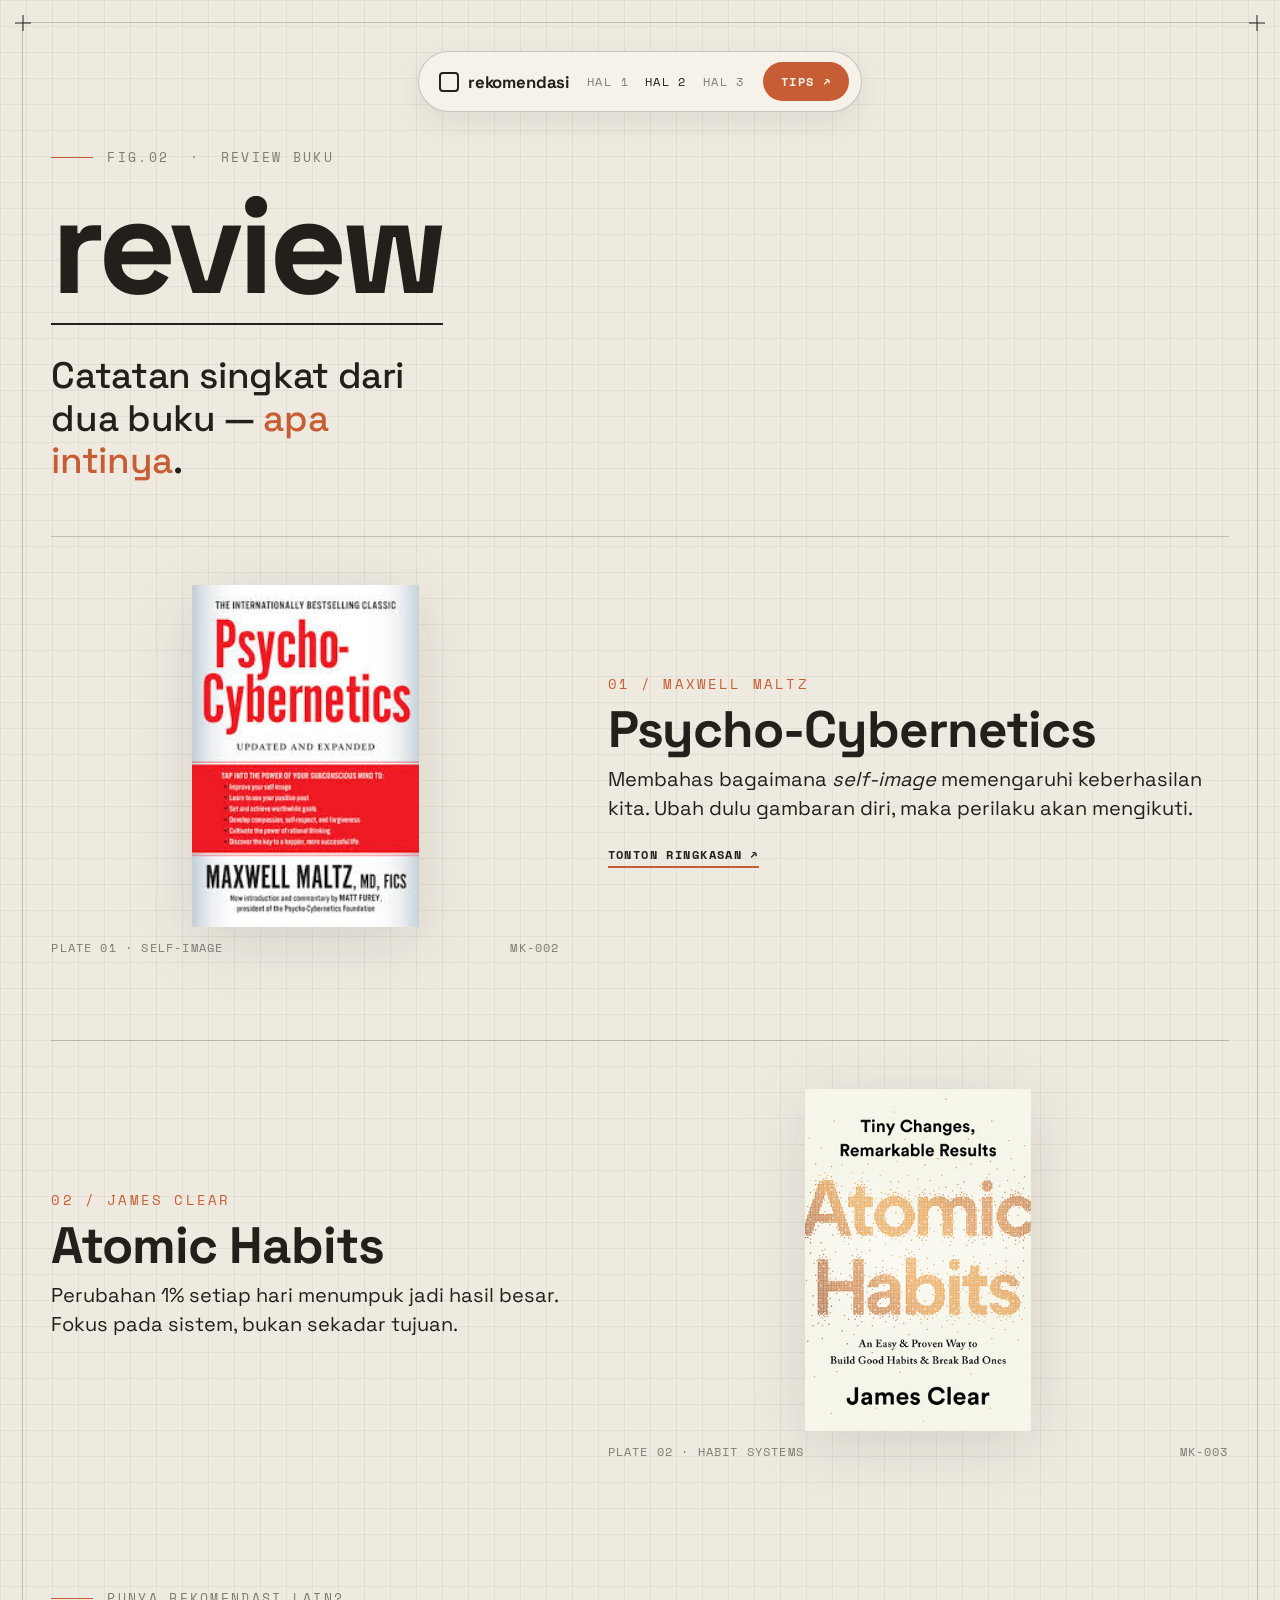
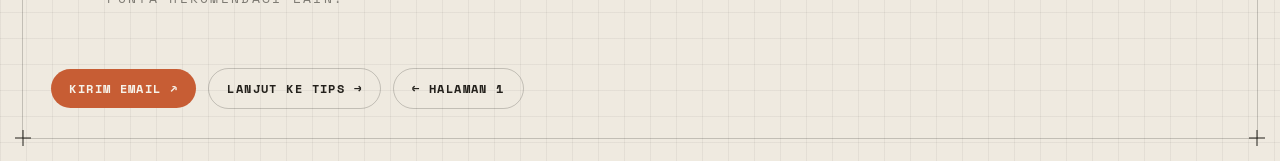
==== commit 210eb49b: "Pakai sampul asli di hal 2, hapus file tak terpakai" ====
--- a/halaman2.html
+++ b/halaman2.html
@@ -34,7 +34,7 @@
     <!-- REVIEW 01 -->
     <article class="spec up d3">
       <figure class="plate">
-        <img src="img1.png" alt="Ilustrasi suasana reflektif" />
+        <img src="psychocybernetics.jpeg" alt="Sampul Psycho-Cybernetics" />
         <figcaption><span>PLATE 01 &middot; self-image</span><span>MK-002</span></figcaption>
       </figure>
       <div>
@@ -48,7 +48,7 @@
     <!-- REVIEW 02 -->
     <article class="spec up d3">
       <figure class="plate">
-        <img src="img2.png" alt="Ilustrasi pemandangan" />
+        <img src="atomic habits.jpg" alt="Sampul Atomic Habits" />
         <figcaption><span>PLATE 02 &middot; habit systems</span><span>MK-003</span></figcaption>
       </figure>
       <div>
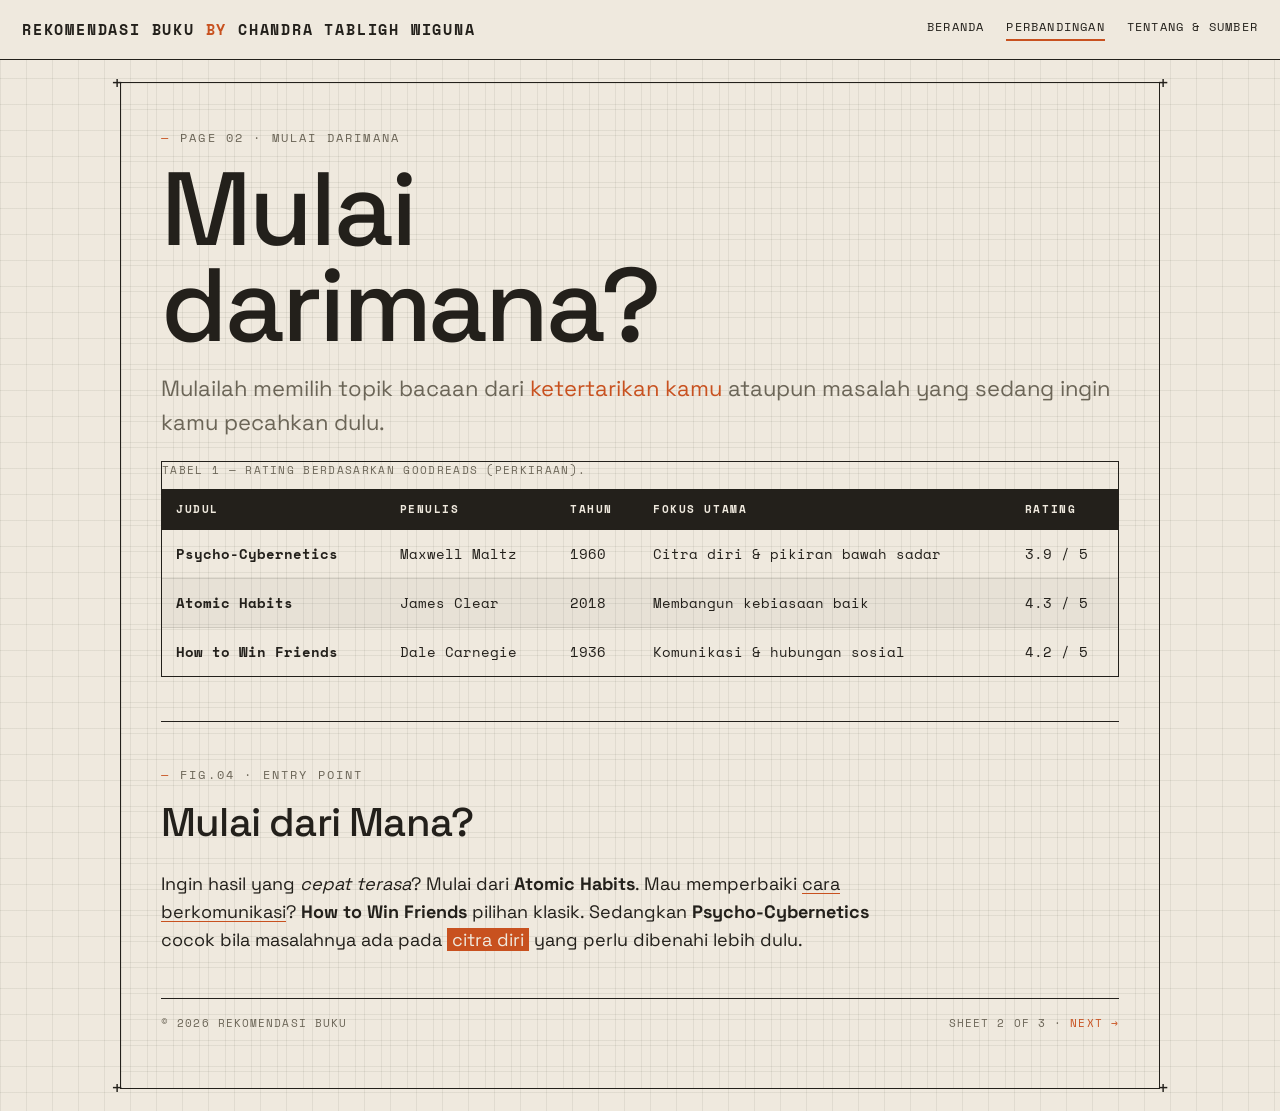
==== commit 9ea23276: "Update konten dan styling website sesuai dengan format dan requirement UTS Web Client Development" ====
--- a/halaman2.html
+++ b/halaman2.html
@@ -3,68 +3,67 @@
 <head>
   <meta charset="UTF-8" />
   <meta name="viewport" content="width=device-width, initial-scale=1.0" />
-  <title>Halaman 2 - Review Buku</title>
+  <title>Perbandingan Buku — Rekomendasi Buku</title>
   <link rel="stylesheet" href="index.css" />
 </head>
 <body>
+  <nav>
+    <span class="brand">Rekomendasi Buku <b>by</b> Chandra Tabligh Wiguna</span>
+    <span class="menu">
+      <a href="index.html">Beranda</a>
+      <a href="halaman2.html" class="active">Perbandingan</a>
+      <a href="halaman3.html">Tentang &amp; Sumber</a>
+    </span>
+  </nav>
+
   <div class="sheet">
-    <span class="tick tl"></span>
-    <span class="tick tr"></span>
-    <span class="tick bl"></span>
-    <span class="tick br"></span>
+    <span class="cross tl">+</span><span class="cross tr">+</span>
+    <span class="cross bl">+</span><span class="cross br">+</span>
 
-    <!-- NAV PILL -->
-    <header class="navpill up">
-      <span class="logo">rekomendasi</span>
-      <nav>
-        <a href="index.html">Hal 1</a>
-        <a href="halaman2.html" class="is-active">Hal 2</a>
-        <a href="halaman3.html">Hal 3</a>
-      </nav>
-      <a class="btn-accent" href="halaman3.html">Tips &#8599;</a>
-    </header>
+    <p class="label"><span class="dash">—</span>PAGE 02 · MULAI DARIMANA</p>
+    <h1 class="display">Mulai<br />darimana?</h1>
+    <p class="subtitle">Mulailah memilih topik bacaan dari <span class="accent">ketertarikan kamu</span> ataupun masalah yang sedang ingin kamu pecahkan dulu.</p>
 
-    <!-- HEADER -->
-    <section class="page-head">
-      <div class="fig up d1">FIG.02 &nbsp;&middot;&nbsp; Review Buku</div>
-      <h1 class="wordmark sm up d1">review</h1>
-      <p class="subhead up d2">Catatan singkat dari dua buku &mdash; <span class="hl">apa intinya</span>.</p>
-    </section>
+    <div class="table-wrapper">
+      <table>
+        <caption>Tabel 1 — Rating berdasarkan Goodreads (perkiraan).</caption>
+        <thead>
+          <tr>
+            <th>Judul</th><th>Penulis</th><th>Tahun</th><th>Fokus Utama</th><th>Rating</th>
+          </tr>
+        </thead>
+        <tbody>
+          <tr>
+            <td><strong>Psycho-Cybernetics</strong></td><td>Maxwell Maltz</td><td>1960</td>
+            <td>Citra diri &amp; pikiran bawah sadar</td><td>3.9 / 5</td>
+          </tr>
+          <tr>
+            <td><strong>Atomic Habits</strong></td><td>James Clear</td><td>2018</td>
+            <td>Membangun kebiasaan baik</td><td>4.3 / 5</td>
+          </tr>
+          <tr>
+            <td><strong>How to Win Friends</strong></td><td>Dale Carnegie</td><td>1936</td>
+            <td>Komunikasi &amp; hubungan sosial</td><td>4.2 / 5</td>
+          </tr>
+        </tbody>
+      </table>
+    </div>
 
-    <!-- REVIEW 01 -->
-    <article class="spec up d3">
-      <figure class="plate">
-        <img src="psychocybernetics.jpeg" alt="Sampul Psycho-Cybernetics" />
-        <figcaption><span>PLATE 01 &middot; self-image</span><span>MK-002</span></figcaption>
-      </figure>
-      <div>
-        <div class="spec-idx">01 / Maxwell Maltz</div>
-        <h2>Psycho-Cybernetics</h2>
-        <p>Membahas bagaimana <em>self-image</em> memengaruhi keberhasilan kita. Ubah dulu gambaran diri, maka perilaku akan mengikuti.</p>
-        <a class="link" href="https://www.youtube.com" target="_blank" rel="noopener noreferrer">Tonton ringkasan <span class="arrow">&#8599;</span></a>
-      </div>
-    </article>
+    <hr class="divider" />
 
-    <!-- REVIEW 02 -->
-    <article class="spec up d3">
-      <figure class="plate">
-        <img src="atomic habits.jpg" alt="Sampul Atomic Habits" />
-        <figcaption><span>PLATE 02 &middot; habit systems</span><span>MK-003</span></figcaption>
-      </figure>
-      <div>
-        <div class="spec-idx">02 / James Clear</div>
-        <h2>Atomic Habits</h2>
-        <p>Perubahan 1% setiap hari menumpuk jadi hasil besar. Fokus pada sistem, bukan sekadar tujuan.</p>
-      </div>
-    </article>
+    <p class="label"><span class="dash">—</span>FIG.04 · ENTRY POINT</p>
+    <h2>Mulai dari Mana?</h2>
+    <p class="lead">
+      Ingin hasil yang <em>cepat terasa</em>? Mulai dari <strong>Atomic Habits</strong>.
+      Mau memperbaiki <u>cara berkomunikasi</u>? <strong>How to Win Friends</strong> pilihan klasik.
+      Sedangkan <strong>Psycho-Cybernetics</strong> cocok bila masalahnya ada pada
+      <mark>citra diri</mark> yang perlu dibenahi lebih dulu.
+    </p>
 
-    <!-- CTA -->
-    <div class="kicker-line">Punya rekomendasi lain?</div>
-    <div class="linkbar">
-      <a class="btn-accent" href="mailto:contoh@email.com">Kirim Email &#8599;</a>
-      <a class="btn-ghost" href="halaman3.html">Lanjut ke Tips &#8594;</a>
-      <a class="btn-ghost" href="index.html">&#8592; Halaman 1</a>
-    </div>
+    <footer>
+      <span>© 2026 REKOMENDASI BUKU</span>
+      <span>SHEET 2 OF 3 · <a href="halaman3.html">NEXT →</a></span>
+    </footer>
   </div>
 </body>
 </html>
--- a/index.css
+++ b/index.css
@@ -1,324 +1,252 @@
-/* ============================================================
-   INDEX.CSS — Halaman 1 (gaya "technical blueprint" mecka.ai)
-   Latar krem + grid, bingkai + crop marks, font monospace,
-   wordmark raksasa, aksen oranye bata.
-   Hanya dipakai oleh index.html.
-   ------------------------------------------------------------
-   Catatan unit responsif (vw / vh / vmin / vmax):
-   - vmin -> jarak bingkai & crop mark (aman di potret HP & lanskap)
-   - vw   -> ukuran wordmark raksasa (ikut lebar layar) via clamp()
-   - dvh  -> tinggi lembar penuh (vh yang aman dari address bar HP)
-   ============================================================ */
-
-@import url('https://fonts.googleapis.com/css2?family=Space+Grotesk:wght@400;500;700&family=Space+Mono:wght@400;700&display=swap');
+/* =========================================================
+   Rekomendasi Buku — index.css
+   Gaya: technical-drawing / blueprint (terinspirasi mecka.ai)
+   Font : Space Grotesk (display) + Space Mono (label teknis)
+   Palet: paper #EFE9DE | ink #23201B | orange #C8511F
+   ========================================================= */
+
+@import url('https://fonts.googleapis.com/css2?family=Space+Grotesk:wght@300;400;500;700&family=Space+Mono:wght@400;700&display=swap');
 
 :root {
-  --cream:   #EFEAE0;   /* kertas */
-  --cream-2: #F6F2E9;   /* panel/pill */
-  --ink:     #23201B;   /* tinta gelap hangat */
-  --ink-50:  rgba(35, 32, 27, 0.55);
-  --line:    rgba(35, 32, 27, 0.22);
-  --grid:    rgba(35, 32, 27, 0.055);
-  --orange:  #C75D34;   /* aksen bata */
-
-  --mono:    'Space Mono', monospace;
-  --grotesk: 'Space Grotesk', sans-serif;
-
-  --inset: clamp(12px, 2.4vmin, 26px);   /* jarak bingkai dari tepi */
-}
-
-* { margin: 0; padding: 0; box-sizing: border-box; }
-html { scroll-behavior: smooth; }
+  --paper: #EFE9DE;
+  --ink: #23201B;
+  --ink-soft: #6B6557;
+  --orange: #C8511F;
+  --line: rgba(35, 32, 27, 0.16);
+  --line-soft: rgba(35, 32, 27, 0.07);
+}
+
+* { box-sizing: border-box; margin: 0; padding: 0; }
 
 body {
-  font-family: var(--grotesk);
+  font-family: "Space Grotesk", Arial, sans-serif;
   color: var(--ink);
-  background-color: var(--cream);
-  /* grid kertas milimeter */
+  background-color: var(--paper);
+  /* grid kertas teknik */
   background-image:
-    linear-gradient(var(--grid) 1px, transparent 1px),
-    linear-gradient(90deg, var(--grid) 1px, transparent 1px);
+    linear-gradient(var(--line-soft) 1px, transparent 1px),
+    linear-gradient(90deg, var(--line-soft) 1px, transparent 1px);
   background-size: 26px 26px;
-  padding: var(--inset);
+  line-height: 1.55;
   -webkit-font-smoothing: antialiased;
 }
 
-/* ---------- LEMBAR BERBINGKAI ---------- */
+/* ===== Label teknis (mono, uppercase) ===== */
+.label {
+  font-family: "Space Mono", monospace;
+  font-size: 12px;
+  letter-spacing: 0.18em;
+  text-transform: uppercase;
+  color: var(--ink-soft);
+}
+.label .dash { color: var(--orange); margin-right: 10px; }
+
+/* ===== Navigasi ===== */
+nav {
+  font-family: "Space Mono", monospace;
+  display: flex;
+  flex-wrap: wrap;
+  align-items: center;
+  justify-content: space-between;
+  gap: 12px;
+  padding: 18px 22px;
+  border-bottom: 1px solid var(--ink);
+  background: var(--paper);
+}
+nav .brand {
+  font-weight: 700;
+  letter-spacing: 0.12em;
+  text-transform: uppercase;
+  font-size: 15px;
+}
+nav .brand b { color: var(--orange); }
+nav .menu { display: flex; flex-wrap: wrap; gap: 8px 22px; }
+nav a {
+  color: var(--ink);
+  text-decoration: none;
+  text-transform: uppercase;
+  letter-spacing: 0.1em;
+  font-size: 12px;
+  padding-bottom: 2px;
+}
+nav a:hover { color: var(--orange); }
+nav a.active { border-bottom: 2px solid var(--orange); }
+
+/* ===== Sheet (bingkai gambar teknik) ===== */
 .sheet {
   position: relative;
-  min-height: calc(100dvh - (2 * var(--inset)));
-  border: 1px solid var(--line);
-  padding: clamp(18px, 3.2vmin, 40px);
-  display: flex; flex-direction: column;
-  gap: clamp(24px, 4vh, 56px);
-}
-
-/* crop marks di empat sudut */
-.tick { position: absolute; width: 16px; height: 16px; }
-.tick::before, .tick::after { content: ''; position: absolute; background: var(--ink); }
-.tick::before { left: 50%; top: 0; width: 1px; height: 100%; transform: translateX(-50%); }
-.tick::after  { top: 50%; left: 0; height: 1px; width: 100%; transform: translateY(-50%); }
-.tick.tl { top: -8px;  left: -8px; }
-.tick.tr { top: -8px;  right: -8px; }
-.tick.bl { bottom: -8px; left: -8px; }
-.tick.br { bottom: -8px; right: -8px; }
-
-/* ---------- NAV PILL ---------- */
-.navpill {
-  align-self: center;
-  display: flex; align-items: center; flex-wrap: wrap; gap: 10px 18px;
-  background: var(--cream-2);
-  border: 1px solid var(--line); border-radius: 999px;
-  padding: 10px 12px 10px 20px;
-  box-shadow: 0 10px 30px rgba(35, 32, 27, 0.08);
-}
-.navpill .logo {
-  display: inline-flex; align-items: center; gap: 9px;
-  font-family: var(--grotesk); font-weight: 700; font-size: 1.05rem;
-  letter-spacing: -0.01em;
-}
-.navpill .logo::before {
-  content: ''; width: 16px; height: 16px;
-  border: 2px solid var(--ink); border-radius: 4px;
-}
-.navpill nav { display: flex; flex-wrap: wrap; gap: 16px; }
-.navpill nav a {
-  font-family: var(--mono); font-size: 0.72rem;
-  letter-spacing: 0.12em; text-transform: uppercase;
-  color: var(--ink-50); text-decoration: none; padding: 4px 0;
-  transition: color 0.2s ease;
-}
-.navpill nav a:hover, .navpill nav a.is-active { color: var(--ink); }
-.btn-accent {
-  font-family: var(--mono); font-size: 0.72rem; font-weight: 700;
-  letter-spacing: 0.12em; text-transform: uppercase;
-  background: var(--orange); color: var(--cream-2);
-  text-decoration: none; padding: 11px 18px; border-radius: 999px;
-  transition: transform 0.2s ease, filter 0.2s ease;
-}
-.btn-accent:hover { transform: translateY(-1px); filter: brightness(1.06); }
-
-/* ---------- HERO ---------- */
-.hero {
-  flex: 1;
-  display: grid; grid-template-columns: 1fr; gap: clamp(20px, 5vw, 56px);
-  align-items: center;
-}
-.fig {
-  display: flex; align-items: center; gap: 14px;
-  font-family: var(--mono); font-size: clamp(0.62rem, 1.5vw, 0.8rem);
-  letter-spacing: 0.18em; text-transform: uppercase; color: var(--ink-50);
-  margin-bottom: clamp(14px, 2vw, 24px);
-}
-.fig::before { content: ''; width: 42px; height: 1px; background: var(--orange); }
-
-/* WORDMARK RAKSASA — ukuran ikut lebar layar (vw) */
-.wordmark {
-  font-family: var(--grotesk); font-weight: 700;
-  font-size: clamp(3.4rem, 18vw, 15rem);
-  line-height: 0.82; letter-spacing: -0.04em;
-  border-bottom: 2px solid var(--ink);
-  padding-bottom: clamp(10px, 1.6vw, 22px);
+  max-width: 1040px;
+  margin: 22px auto;
+  padding: 46px 40px 56px;
+  border: 1px solid var(--ink);
+  background:
+    linear-gradient(var(--line-soft) 1px, transparent 1px),
+    linear-gradient(90deg, var(--line-soft) 1px, transparent 1px);
+  background-size: 26px 26px;
+}
+/* tanda silang (+) di empat sudut sheet */
+.sheet > .cross {
+  position: absolute;
+  font-family: "Space Mono", monospace;
+  font-size: 20px;
+  line-height: 1;
+  color: var(--ink);
+}
+.sheet > .cross.tl { top: -10px; left: -10px; }
+.sheet > .cross.tr { top: -10px; right: -10px; }
+.sheet > .cross.bl { bottom: -10px; left: -10px; }
+.sheet > .cross.br { bottom: -10px; right: -10px; }
+
+/* ===== Heading display ===== */
+h1.display {
+  font-weight: 500;
+  font-size: clamp(48px, 9vw, 104px);
+  line-height: 0.92;
+  letter-spacing: -0.03em;
+  margin: 14px 0 18px;
+}
+h2 {
+  font-weight: 500;
+  font-size: clamp(26px, 4vw, 40px);
+  letter-spacing: -0.02em;
+  margin: 8px 0 16px;
+}
+.accent { color: var(--orange); }
+.lead { font-size: 18px; max-width: 60ch; color: var(--ink); }
+.subtitle { font-size: 22px; color: var(--ink-soft); margin-bottom: 22px; }
+
+mark { background: var(--orange); color: var(--paper); padding: 0 5px; }
+strong, b { font-weight: 700; }
+u { text-decoration-color: var(--orange); text-underline-offset: 3px; }
+
+.cta {
   display: inline-block;
-}
-.wordmark .reg { font-size: 0.18em; vertical-align: super; font-weight: 500; }
-
-.subhead {
-  font-family: var(--grotesk); font-weight: 500;
-  font-size: clamp(1.25rem, 3.2vw, 2.3rem);
-  line-height: 1.15; letter-spacing: -0.01em;
-  margin-top: clamp(18px, 2.5vw, 30px); max-width: 16ch;
-}
-.subhead .hl { color: var(--orange); }
-
-/* PLAT GAMBAR (ilustrasi robot) */
-.plate { position: relative; justify-self: center; width: 100%; }
-.plate img {
-  display: block; width: 100%; height: auto;
-  /* tinggi dibatasi pakai vh supaya selalu muat di layar */
-  max-height: clamp(280px, 46vh, 660px);
-  object-fit: contain;
-  filter: drop-shadow(0 14px 30px rgba(35, 32, 27, 0.12));
-}
-.plate figcaption {
-  font-family: var(--mono); font-size: clamp(0.6rem, 1.3vw, 0.74rem);
-  letter-spacing: 0.1em; text-transform: uppercase; color: var(--ink-50);
-  margin-top: 12px; display: flex; justify-content: space-between; gap: 12px;
-}
-
-/* ---------- BARIS BAWAH: DAFTAR BUKU + TITLE BLOCK ---------- */
-.bottom {
-  display: flex; flex-wrap: wrap; gap: clamp(20px, 3vw, 40px);
-  justify-content: space-between; align-items: flex-end;
-}
-
-/* daftar buku ala "bill of materials" */
-.bom { flex: 1 1 300px; max-width: 440px; }
-.bom-head {
+  font-family: "Space Mono", monospace;
+  text-transform: uppercase;
+  letter-spacing: 0.1em;
+  font-size: 13px;
+  color: var(--paper);
+  background: var(--orange);
+  padding: 11px 18px;
+  text-decoration: none;
+  margin-top: 22px;
+}
+.cta:hover { background: var(--ink); }
+
+/* ===== Layout hero ===== */
+.hero { display: flex; flex-wrap: wrap; gap: 36px; align-items: flex-start; }
+.hero .col-text { flex: 1 1 340px; }
+.hero .col-side { flex: 1 1 300px; }
+
+/* Plate gambar (frame teknik) */
+.plate { border: 1px solid var(--ink); background: var(--paper); }
+.plate img { display: block; width: 100%; height: auto; }
+.plate .cap {
+  font-family: "Space Mono", monospace;
+  font-size: 11px;
+  letter-spacing: 0.12em;
+  text-transform: uppercase;
+  color: var(--ink-soft);
+  padding: 8px 12px;
+  border-top: 1px solid var(--line);
   display: flex; justify-content: space-between;
-  font-family: var(--mono); font-size: 0.72rem; font-weight: 700;
-  letter-spacing: 0.14em; text-transform: uppercase;
-  padding-bottom: 10px; border-bottom: 1px solid var(--line); margin-bottom: 4px;
-}
-.bom-row {
-  display: grid; grid-template-columns: 2.4em 1fr auto; align-items: center; gap: 12px;
-  font-family: var(--mono); font-size: clamp(0.78rem, 1.6vw, 0.92rem);
-  text-decoration: none; color: var(--ink);
-  padding: 11px 10px; border-bottom: 1px solid var(--line);
-  border-left: 3px solid transparent;
-  transition: background 0.2s ease, border-color 0.2s ease, padding-left 0.2s ease;
-}
-.bom-row .idx { color: var(--ink-50); }
-.bom-row .tag {
-  font-size: 0.72em; letter-spacing: 0.1em;
-  color: var(--ink-50); border: 1px solid var(--line);
-  padding: 2px 8px; border-radius: 4px;
-}
-.bom-row:hover {
-  background: rgba(199, 93, 52, 0.08);
-  border-left-color: var(--orange); padding-left: 16px;
-}
-.bom-row:hover .tag { color: var(--orange); border-color: var(--orange); }
-
-/* title block ala lembar gambar teknik */
+}
+
+/* ===== Title block (drawing block) ===== */
 .titleblock {
-  flex: 0 1 360px;
-  border: 1px solid var(--line);
-  font-family: var(--mono); font-size: clamp(0.66rem, 1.4vw, 0.78rem);
-}
-.tb-row { display: grid; grid-template-columns: 38% 62%; }
-.tb-row + .tb-row { border-top: 1px solid var(--line); }
-.tb-row .k {
-  padding: 9px 12px; color: var(--ink-50);
-  letter-spacing: 0.1em; text-transform: uppercase;
+  border: 1px solid var(--ink);
+  margin-top: 18px;
+  font-family: "Space Mono", monospace;
+}
+.titleblock .row { display: flex; border-bottom: 1px solid var(--line); }
+.titleblock .row:last-child { border-bottom: none; }
+.titleblock .k {
+  width: 96px; flex: none;
+  padding: 8px 10px;
+  font-size: 10px; letter-spacing: 0.12em; text-transform: uppercase;
+  color: var(--ink-soft);
   border-right: 1px solid var(--line);
 }
-.tb-row .v {
-  padding: 9px 12px; font-weight: 700;
-  letter-spacing: 0.06em; text-transform: uppercase;
-}
-.tb-row .v.big { font-family: var(--grotesk); font-size: 1.15rem; letter-spacing: -0.01em; }
-
-/* ---------- ANIMASI MASUK ---------- */
-@keyframes fadeUp { from { opacity: 0; transform: translateY(20px); } to { opacity: 1; transform: translateY(0); } }
-.up { opacity: 0; animation: fadeUp 0.7s ease forwards; }
-.up.d1 { animation-delay: 0.08s; }
-.up.d2 { animation-delay: 0.18s; }
-.up.d3 { animation-delay: 0.28s; }
-.up.d4 { animation-delay: 0.38s; }
-@media (prefers-reduced-motion: reduce) {
-  .up { animation: none !important; opacity: 1 !important; }
-  html { scroll-behavior: auto; }
-}
-
-/* ---------- BREAKPOINT (HP -> tablet -> laptop/PC) ---------- */
-@media (min-width: 860px) {
-  .hero { grid-template-columns: 1.15fr 0.85fr; }
-  .navpill { padding-right: 12px; }
-}
-
-/* ============================================================
-   KOMPONEN HALAMAN 2 & 3 (gaya blueprint, dipakai bersama)
-   ============================================================ */
-
-/* header sub-halaman (wordmark lebih kecil) */
-.wordmark.sm { font-size: clamp(2.8rem, 12vw, 8.5rem); }
-.page-head { padding-bottom: clamp(8px, 2vh, 24px); }
-
-/* --- SPEC / REVIEW (gambar + teks teknis, bergantian) --- */
-.spec {
-  display: grid; grid-template-columns: 1fr; gap: clamp(18px, 4vw, 48px);
-  align-items: center;
-  padding: clamp(24px, 4vw, 48px) 0;
-  border-top: 1px solid var(--line);
-}
-.spec .plate img { max-height: clamp(220px, 38vh, 460px); }
-.spec-idx {
-  font-family: var(--mono); font-size: clamp(0.7rem, 1.6vw, 0.85rem);
-  letter-spacing: 0.16em; text-transform: uppercase; color: var(--orange);
-  margin-bottom: 12px;
-}
-.spec h2 {
-  font-family: var(--grotesk); font-weight: 700;
-  font-size: clamp(1.8rem, 5vw, 3.2rem); line-height: 0.95;
-  letter-spacing: -0.02em; margin-bottom: 10px;
-}
-.spec .author {
-  font-family: var(--mono); font-size: 0.78rem;
-  letter-spacing: 0.12em; text-transform: uppercase; color: var(--ink-50);
-  margin-bottom: 18px;
-}
-.spec p {
-  font-family: var(--grotesk); font-weight: 400;
-  font-size: clamp(1rem, 2.2vw, 1.25rem); line-height: 1.45;
-  max-width: 48ch; margin-bottom: 20px;
-}
-.spec .link {
-  display: inline-flex; align-items: center; gap: 8px;
-  font-family: var(--mono); font-size: 0.74rem; font-weight: 700;
-  letter-spacing: 0.12em; text-transform: uppercase;
-  color: var(--ink); text-decoration: none;
-  border-bottom: 2px solid var(--orange); padding-bottom: 3px;
-}
-.spec .link .arrow { transition: transform 0.25s ease; }
-.spec .link:hover .arrow { transform: translate(3px, -3px); }
-
-@media (min-width: 860px) {
-  .spec { grid-template-columns: 0.9fr 1.1fr; }
-  .spec:nth-of-type(even) .plate { order: 2; }
-}
-
-/* --- DAFTAR TIPS bernomor (ala bill of materials) --- */
-.steps { border-top: 1px solid var(--line); }
-.step {
-  display: grid; grid-template-columns: 3em 1fr; align-items: baseline; gap: 16px;
-  padding: clamp(14px, 2.4vw, 22px) 6px;
+.titleblock .v {
+  padding: 8px 10px; font-size: 13px; font-weight: 700; letter-spacing: 0.04em;
+}
+
+/* ===== Bill of Materials (daftar buku) ===== */
+.bom { border-top: 1px solid var(--ink); margin-top: 14px; }
+.bom .item {
+  display: flex; align-items: baseline; gap: 14px;
+  padding: 14px 4px;
   border-bottom: 1px solid var(--line);
-  border-left: 3px solid transparent;
-  transition: background 0.2s ease, border-color 0.2s ease, padding-left 0.2s ease;
-}
-.step .n { font-family: var(--mono); font-size: 1.05rem; color: var(--orange); }
-.step .t {
-  font-family: var(--grotesk); font-weight: 500;
-  font-size: clamp(1.05rem, 2.6vw, 1.5rem); line-height: 1.25;
-}
-.step mark { background: rgba(199, 93, 52, 0.18); color: var(--ink); padding: 0 6px; border-radius: 3px; }
-.step:hover { background: rgba(199, 93, 52, 0.06); border-left-color: var(--orange); padding-left: 14px; }
-
-/* --- PULL QUOTE --- */
-.pullquote {
-  font-family: var(--grotesk); font-weight: 700;
-  font-size: clamp(1.6rem, 4.5vw, 3rem); line-height: 1.05;
-  letter-spacing: -0.02em;
-  margin: clamp(32px, 6vw, 64px) 0;
-  padding-left: clamp(16px, 2.5vw, 28px); border-left: 4px solid var(--orange);
-  max-width: 24ch;
-}
-
-/* --- KOTAK PENUTUP --- */
-.closing {
-  background: var(--orange); color: var(--cream-2);
-  padding: clamp(22px, 4vw, 40px);
-  font-family: var(--grotesk); font-weight: 700;
-  font-size: clamp(1.3rem, 3.2vw, 2rem); line-height: 1.1; letter-spacing: -0.01em;
-}
-
-/* --- BARIS TOMBOL / CTA --- */
-.linkbar { display: flex; flex-wrap: wrap; gap: 12px; align-items: center; }
-.btn-ghost {
-  font-family: var(--mono); font-size: 0.74rem; font-weight: 700;
-  letter-spacing: 0.12em; text-transform: uppercase;
-  color: var(--ink); text-decoration: none;
-  border: 1px solid var(--line); padding: 11px 18px; border-radius: 999px;
-  transition: border-color 0.2s ease, color 0.2s ease;
-}
-.btn-ghost:hover { border-color: var(--ink); }
-
-/* label seksi mono */
-.kicker-line {
-  display: flex; align-items: center; gap: 14px;
-  font-family: var(--mono); font-size: clamp(0.62rem, 1.5vw, 0.8rem);
-  letter-spacing: 0.18em; text-transform: uppercase; color: var(--ink-50);
-  margin: clamp(28px, 5vh, 56px) 0 clamp(16px, 2vw, 24px);
-}
-.kicker-line::before { content: ''; width: 42px; height: 1px; background: var(--orange); }
+  font-family: "Space Mono", monospace;
+}
+.bom .no { color: var(--orange); font-weight: 700; width: 34px; flex: none; }
+.bom .name { font-weight: 700; letter-spacing: 0.02em; }
+.bom .by { color: var(--ink-soft); }
+.bom .spacer { flex: 1; border-bottom: 1px dotted var(--line); transform: translateY(-4px); }
+.bom .tag {
+  font-size: 11px; letter-spacing: 0.12em; text-transform: uppercase;
+  border: 1px solid var(--orange); color: var(--orange);
+  padding: 2px 8px;
+}
+
+/* ===== Plates grid (3 sampul) ===== */
+.plates { display: flex; flex-wrap: wrap; gap: 18px; margin-top: 8px; }
+.plates .plate { flex: 1 1 220px; }
+.plates .plate img { height: 230px; object-fit: contain; background: #FFFFFF; padding: 10px; }
+
+/* ===== Tabel spec ===== */
+.divider { border: none; border-top: 1px solid var(--ink); margin: 44px 0; }
+.section-head { display: flex; justify-content: space-between; align-items: baseline; flex-wrap: wrap; gap: 8px; }
+
+.table-wrapper { overflow-x: auto; margin-top: 18px; border: 1px solid var(--ink); }
+table {
+  width: 100%; border-collapse: collapse; min-width: 560px;
+  font-family: "Space Mono", monospace;
+}
+caption {
+  caption-side: top; text-align: left;
+  font-family: "Space Mono", monospace; font-size: 11px;
+  letter-spacing: 0.12em; text-transform: uppercase; color: var(--ink-soft);
+  padding: 0 0 10px;
+}
+thead th {
+  background: var(--ink); color: var(--paper);
+  font-size: 11px; letter-spacing: 0.14em; text-transform: uppercase;
+  text-align: left; padding: 12px 14px; font-weight: 700;
+}
+tbody td { padding: 13px 14px; border-bottom: 1px solid var(--line); font-size: 14px; }
+tbody tr:last-child td { border-bottom: none; }
+tbody tr:nth-child(even) { background: rgba(35, 32, 27, 0.04); }
+tbody td strong { color: var(--ink); }
+
+/* ===== Callout / kutipan ===== */
+.callout {
+  border: 1px solid var(--ink);
+  border-left: 4px solid var(--orange);
+  padding: 22px 24px;
+  margin: 26px 0;
+  font-size: 22px; line-height: 1.3; letter-spacing: -0.01em;
+}
+.callout .src {
+  display: block; margin-top: 12px;
+  font-family: "Space Mono", monospace; font-size: 12px;
+  letter-spacing: 0.12em; text-transform: uppercase; color: var(--ink-soft);
+}
+
+/* ===== Footer ===== */
+footer {
+  font-family: "Space Mono", monospace;
+  font-size: 11px; letter-spacing: 0.1em; text-transform: uppercase;
+  color: var(--ink-soft);
+  border-top: 1px solid var(--ink);
+  margin-top: 44px; padding-top: 16px;
+  display: flex; justify-content: space-between; flex-wrap: wrap; gap: 8px;
+}
+footer a { color: var(--orange); text-decoration: none; }
+
+/* ===== Responsif ===== */
+@media (max-width: 640px) {
+  .sheet { padding: 34px 20px 44px; margin: 12px; }
+  nav { justify-content: flex-start; }
+  .plates .plate img { height: 220px; }
+}
